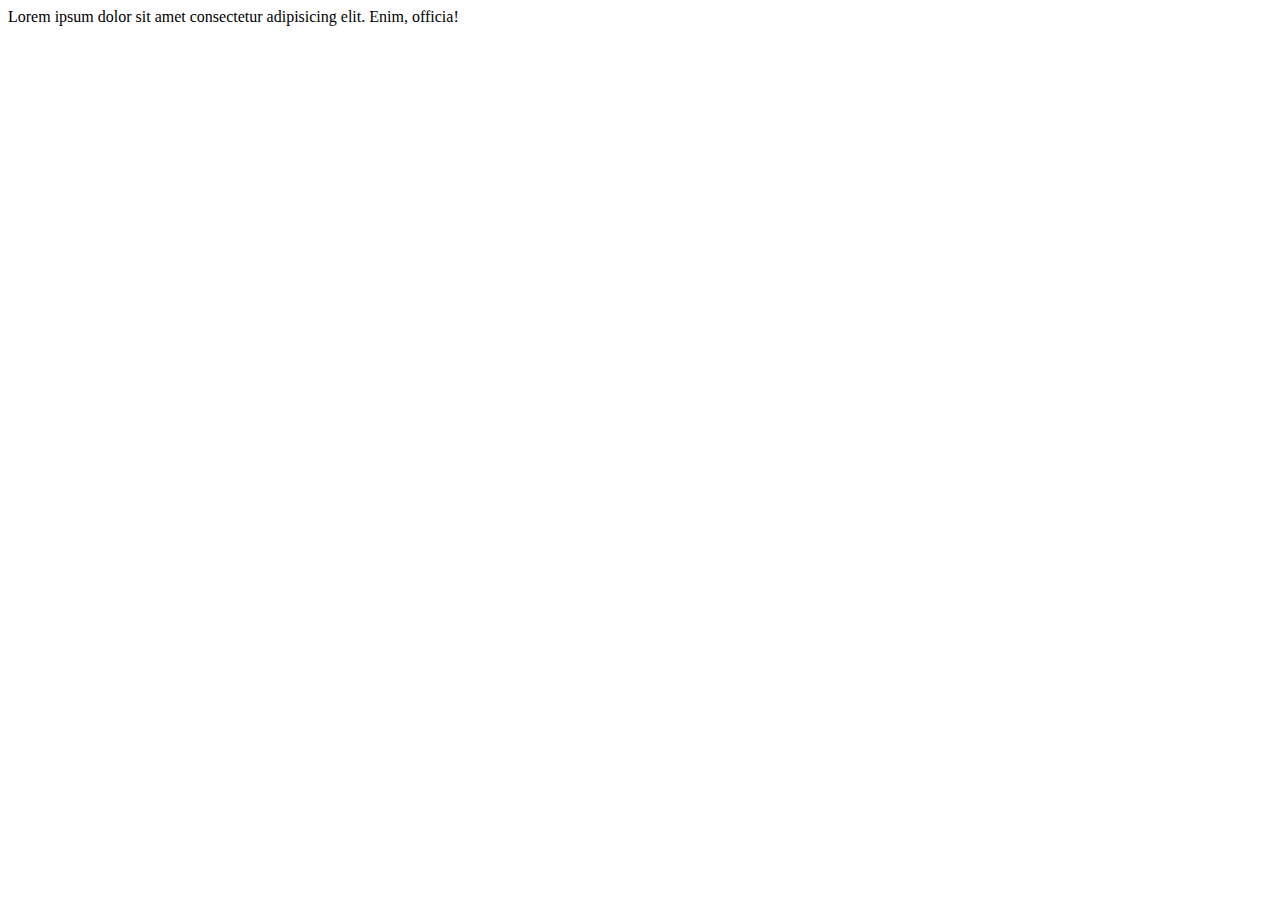
==== index.html @ 967c4082 "first commit" ====
<!DOCTYPE html>
<html lang="en">
<head>
    <meta charset="UTF-8">
    <meta http-equiv="X-UA-Compatible" content="IE=edge">
    <meta name="viewport" content="width=device-width, initial-scale=1.0">
    <title>Mini Project</title>
</head>
<body>
    Lorem ipsum dolor sit amet consectetur adipisicing elit. Enim, officia!
</body>
</html>
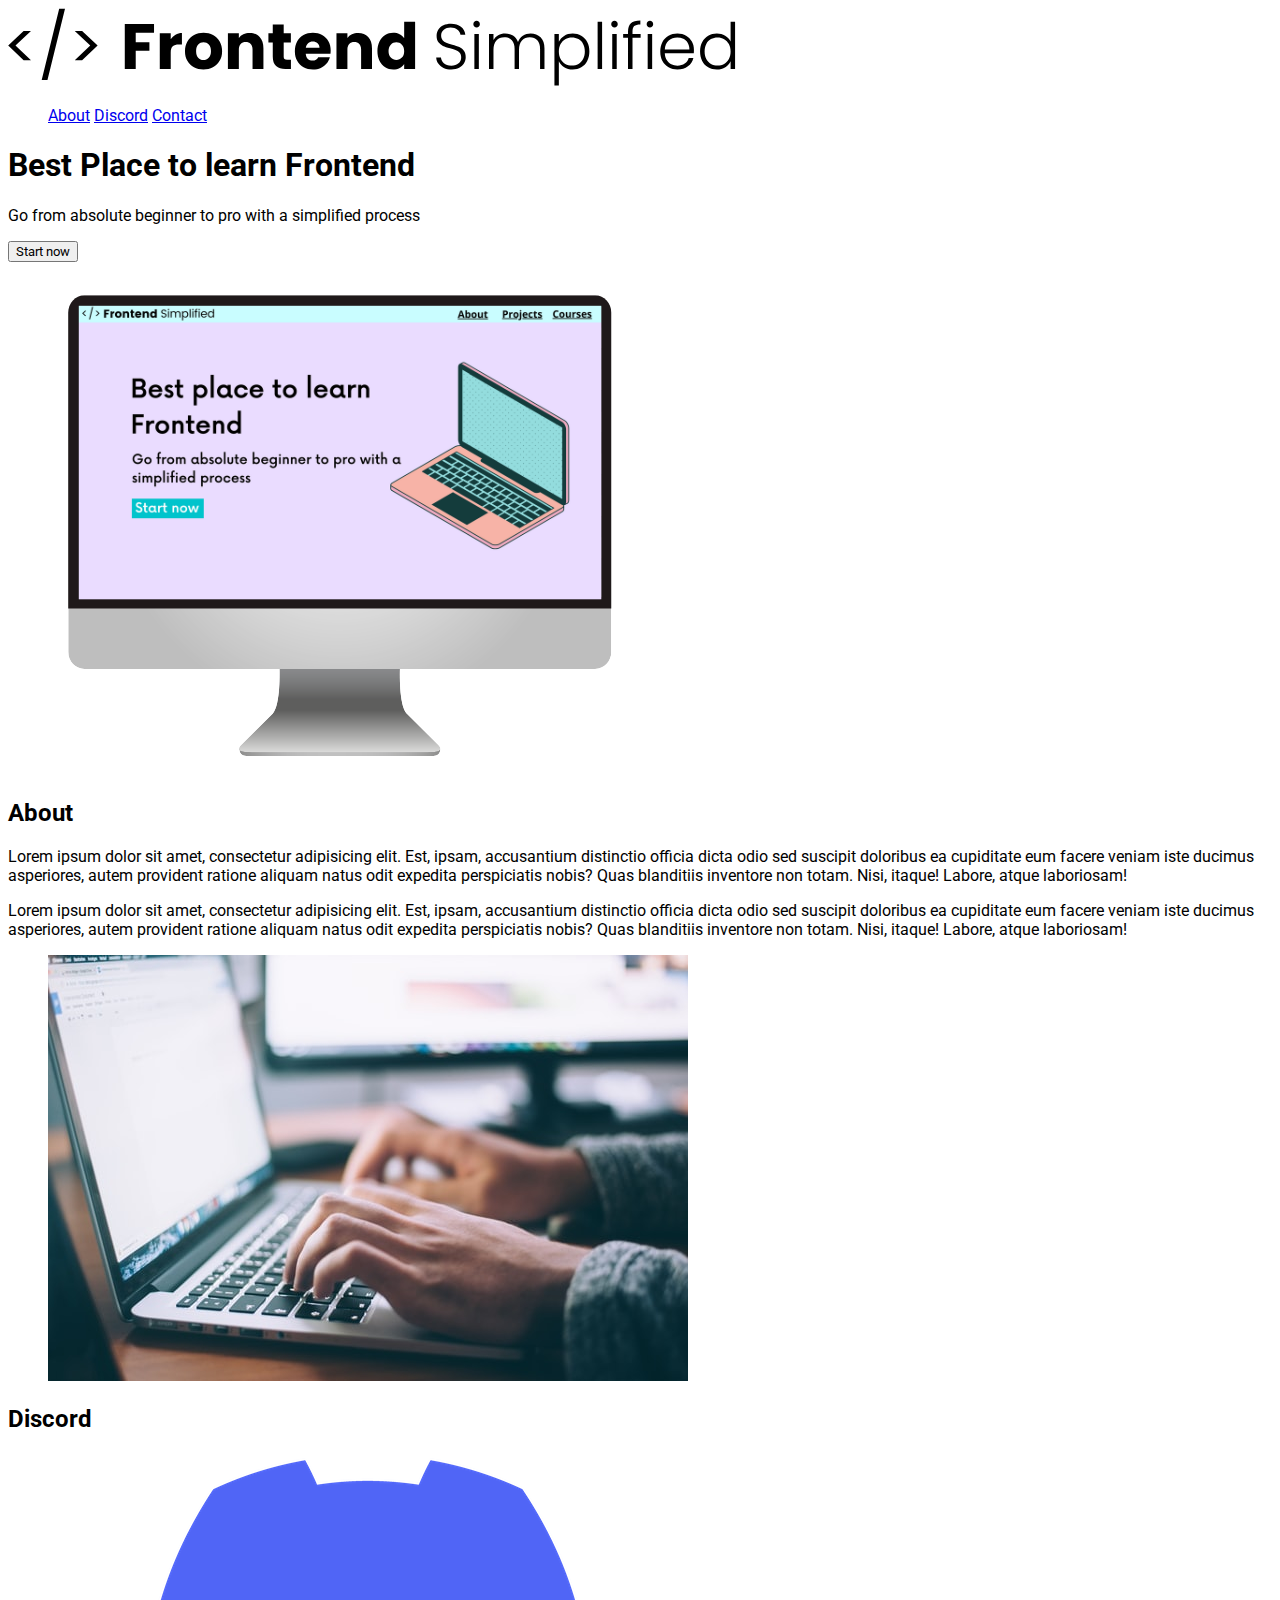
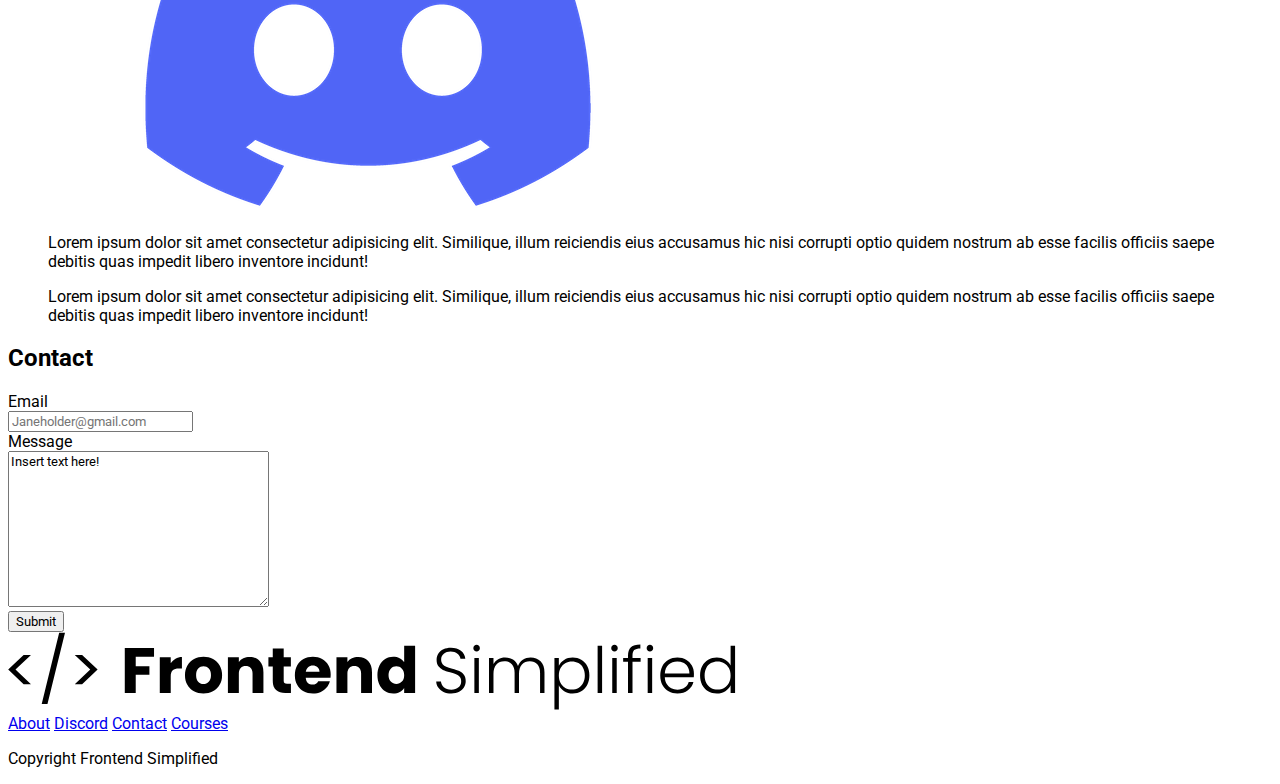
==== commit bf19f390: "Finished Html" ====
--- a/index.html
+++ b/index.html
@@ -1,12 +1,109 @@
 <!DOCTYPE html>
 <html lang="en">
-<head>
-    <meta charset="UTF-8">
-    <meta http-equiv="X-UA-Compatible" content="IE=edge">
-    <meta name="viewport" content="width=device-width, initial-scale=1.0">
+  <head>
+    <meta charset="UTF-8" />
+    <meta http-equiv="X-UA-Compatible" content="IE=edge" />
+    <meta name="viewport" content="width=device-width, initial-scale=1.0" />
     <title>Mini Project</title>
-</head>
-<body>
-    Lorem ipsum dolor sit amet consectetur adipisicing elit. Enim, officia!
-</body>
-</html>+    <link rel="stylesheet" href="./styles.css" />
+    <link rel="preconnect" href="https://fonts.googleapis.com" />
+    <link rel="preconnect" href="https://fonts.gstatic.com" crossorigin />
+    <link
+      href="https://fonts.googleapis.com/css2?family=Roboto:wght@300;400;500;700&display=swap"
+      rel="stylesheet"
+    />
+  </head>
+  <body>
+    <section>
+      <nav>
+        <img src="./HTML Practise Assets/FES.svg" alt="" />
+        <ul>
+          <a href="#about">About</a>
+          <a href="#discord">Discord</a>
+          <a href="#contact">Contact</a>
+        </ul>
+      </nav>
+      <header>
+        <div>
+          <h1>Best Place to learn Frontend</h1>
+          <p>Go from absolute beginner to pro with a simplified process</p>
+          <button>Start now</button>
+        </div>
+        <figure>
+          <img src="./HTML Practise Assets/laptop.png" alt="Home page image" />
+        </figure>
+      </header>
+    </section>
+
+    <main>
+      <section id="about">
+        <h2>About</h2>
+        <div>
+          <p>
+            Lorem ipsum dolor sit amet, consectetur adipisicing elit. Est,
+            ipsam, accusantium distinctio officia dicta odio sed suscipit
+            doloribus ea cupiditate eum facere veniam iste ducimus asperiores,
+            autem provident ratione aliquam natus odit expedita perspiciatis
+            nobis? Quas blanditiis inventore non totam. Nisi, itaque! Labore,
+            atque laboriosam!
+          </p>
+          <p>
+            Lorem ipsum dolor sit amet, consectetur adipisicing elit. Est,
+            ipsam, accusantium distinctio officia dicta odio sed suscipit
+            doloribus ea cupiditate eum facere veniam iste ducimus asperiores,
+            autem provident ratione aliquam natus odit expedita perspiciatis
+            nobis? Quas blanditiis inventore non totam. Nisi, itaque! Labore,
+            atque laboriosam!
+          </p>
+        </div>
+        <figure>
+          <img src="./HTML Practise Assets/about.jpg" alt="Laptop Typing" />
+        </figure>
+      </section>
+      <section id="discord">
+        <h2>Discord</h2>
+        <figure>
+          <img src="./HTML Practise Assets/discord.png" alt="Discord Logo" />
+          <div>
+            <p>
+              Lorem ipsum dolor sit amet consectetur adipisicing elit.
+              Similique, illum reiciendis eius accusamus hic nisi corrupti optio
+              quidem nostrum ab esse facilis officiis saepe debitis quas impedit
+              libero inventore incidunt!
+            </p>
+            <p>
+              Lorem ipsum dolor sit amet consectetur adipisicing elit.
+              Similique, illum reiciendis eius accusamus hic nisi corrupti optio
+              quidem nostrum ab esse facilis officiis saepe debitis quas impedit
+              libero inventore incidunt!
+            </p>
+          </div>
+        </figure>
+      </section>
+    </main>
+
+    <section id="contact">
+      <h2>Contact</h2>
+      <span>Email</span>
+      <form action="">
+        <input type="text" placeholder="Janeholder@gmail.com" />
+      </form>
+      <span>Message</span>
+      <form action="">
+        <textarea cols="30" rows="10" type="text">Insert text here!</textarea>
+      </form>
+      <button>Submit</button>
+    </section>
+
+    <footer>
+      <img src="./HTML Practise Assets/FES.svg" alt="" />
+      <div>
+        <a href="#about">About</a>
+        <a href="#discord">Discord</a>
+        <a href="#contact">Contact</a>
+        <a href="#courses">Courses</a>
+      </div>
+      <p>Copyright Frontend Simplified</p>
+    </footer>
+  </body>
+</html>
--- a/styles.css
+++ b/styles.css
@@ -0,0 +1,4 @@
+* {
+  box-sizing: border-box;
+  font-family: "Roboto", sans-serif;
+}
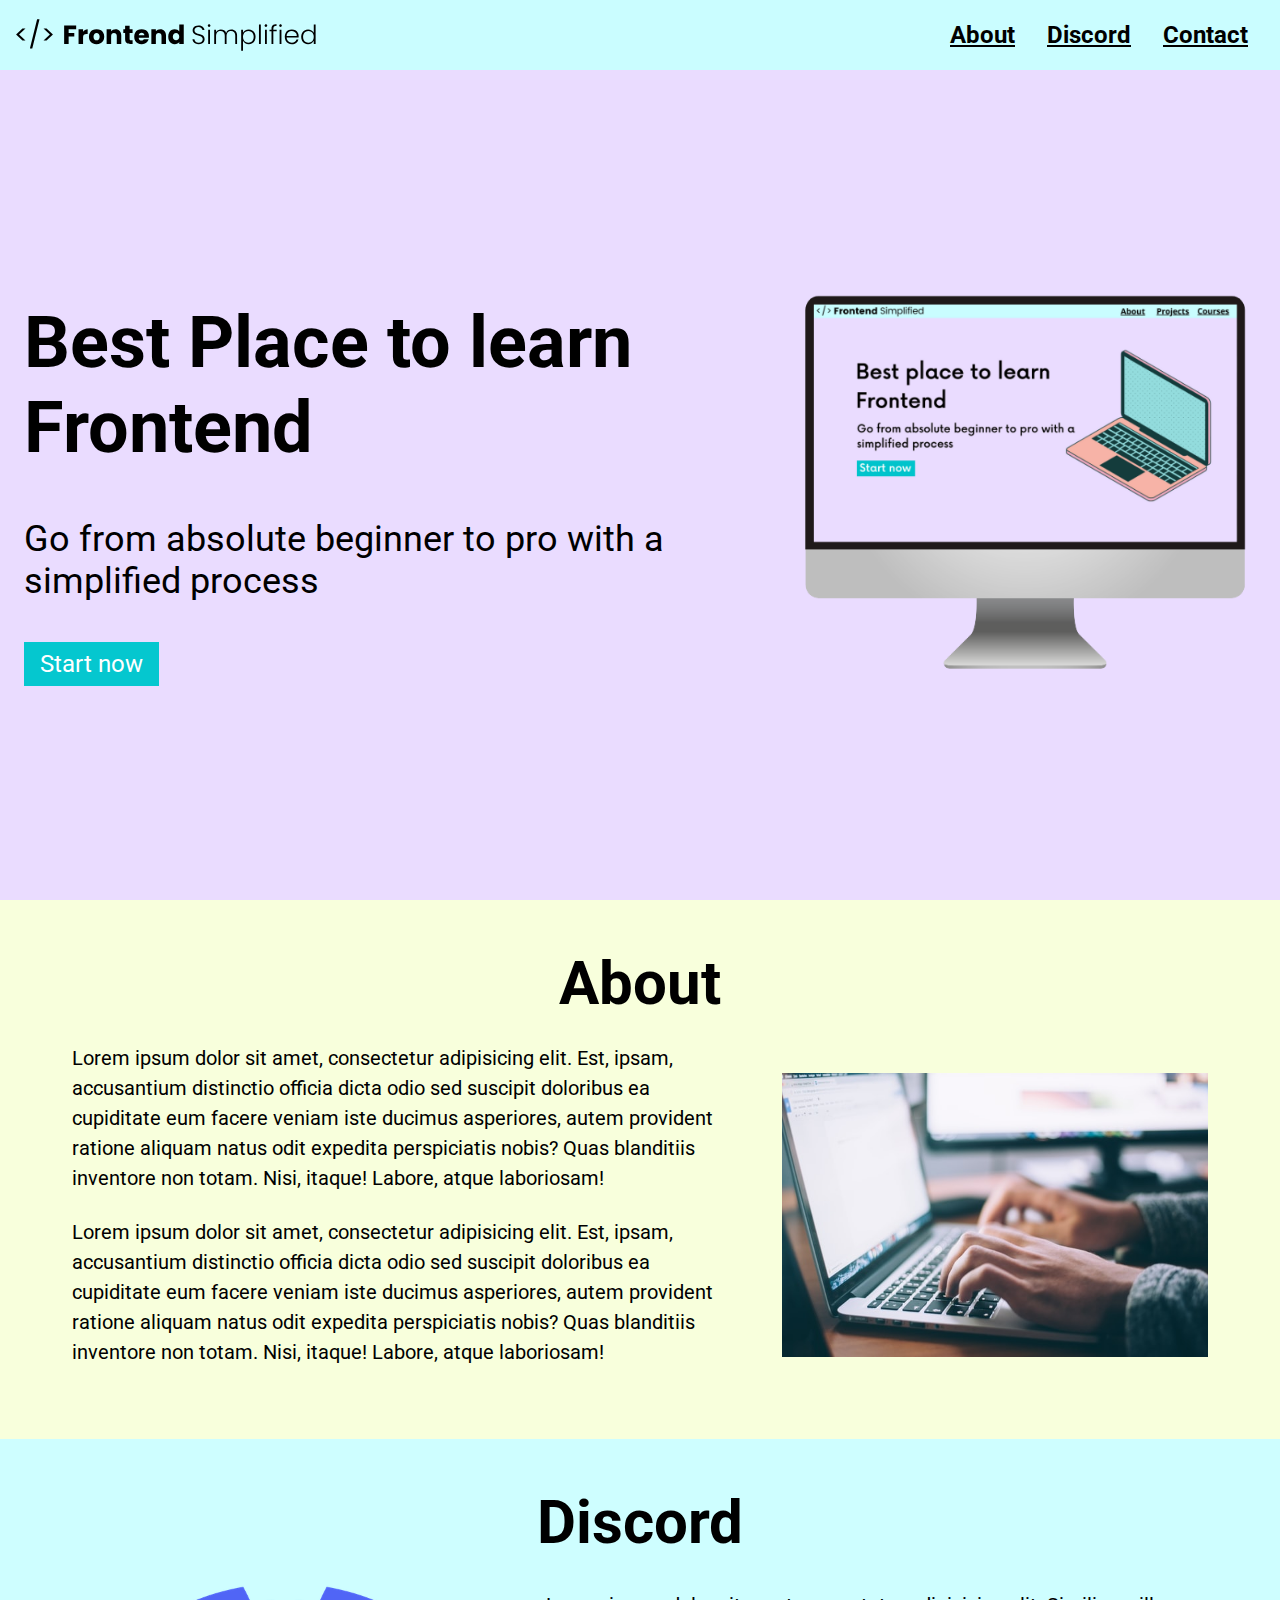
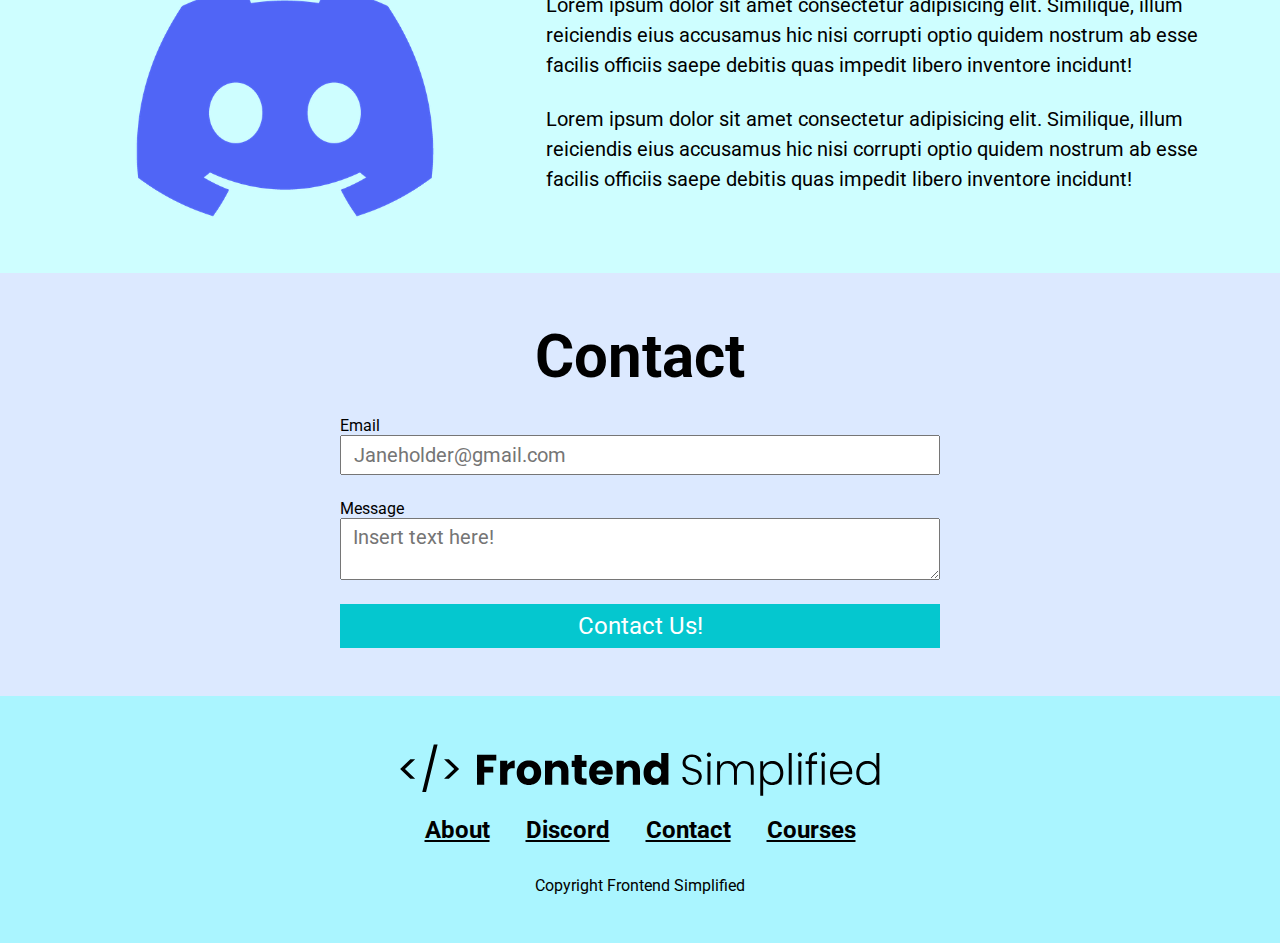
==== commit b8d74b95: "Copy" ====
--- a/index.html
+++ b/index.html
@@ -8,100 +8,118 @@
     <link rel="stylesheet" href="./styles.css" />
     <link rel="preconnect" href="https://fonts.googleapis.com" />
     <link rel="preconnect" href="https://fonts.gstatic.com" crossorigin />
-    <link
-      href="https://fonts.googleapis.com/css2?family=Roboto:wght@300;400;500;700&display=swap"
-      rel="stylesheet"
-    />
   </head>
   <body>
     <section>
       <nav>
-        <img src="./HTML Practise Assets/FES.svg" alt="" />
+        <img src="./HTML Practise Assets/FES.svg" class="logo" alt="" />
         <ul>
-          <a href="#about">About</a>
-          <a href="#discord">Discord</a>
-          <a href="#contact">Contact</a>
+          <li>
+            <a href="#about">About</a>
+          </li>
+          <li>
+            <a href="#discord">Discord</a>
+          </li>
+          <li>
+            <a href="#contact">Contact</a>
+          </li>
         </ul>
       </nav>
       <header>
-        <div>
-          <h1>Best Place to learn Frontend</h1>
-          <p>Go from absolute beginner to pro with a simplified process</p>
-          <button>Start now</button>
+        <div class="row">
+          <div>
+            <h1>Best Place to learn Frontend</h1>
+            <p class="subheader">
+              Go from absolute beginner to pro with a simplified process
+            </p>
+            <button>Start now</button>
+          </div>
+          <figure>
+            <img
+              src="./HTML Practise Assets/laptop.png"
+              alt="Home page image"
+            />
+          </figure>
         </div>
-        <figure>
-          <img src="./HTML Practise Assets/laptop.png" alt="Home page image" />
-        </figure>
       </header>
     </section>
 
     <main>
       <section id="about">
         <h2>About</h2>
-        <div>
-          <p>
-            Lorem ipsum dolor sit amet, consectetur adipisicing elit. Est,
-            ipsam, accusantium distinctio officia dicta odio sed suscipit
-            doloribus ea cupiditate eum facere veniam iste ducimus asperiores,
-            autem provident ratione aliquam natus odit expedita perspiciatis
-            nobis? Quas blanditiis inventore non totam. Nisi, itaque! Labore,
-            atque laboriosam!
-          </p>
-          <p>
-            Lorem ipsum dolor sit amet, consectetur adipisicing elit. Est,
-            ipsam, accusantium distinctio officia dicta odio sed suscipit
-            doloribus ea cupiditate eum facere veniam iste ducimus asperiores,
-            autem provident ratione aliquam natus odit expedita perspiciatis
-            nobis? Quas blanditiis inventore non totam. Nisi, itaque! Labore,
-            atque laboriosam!
-          </p>
+        <div class="row">
+          <div class="section__description">
+            <div class="section__description--wrapper">
+              <p class="section__description--para">
+                Lorem ipsum dolor sit amet, consectetur adipisicing elit. Est,
+                ipsam, accusantium distinctio officia dicta odio sed suscipit
+                doloribus ea cupiditate eum facere veniam iste ducimus
+                asperiores, autem provident ratione aliquam natus odit expedita
+                perspiciatis nobis? Quas blanditiis inventore non totam. Nisi,
+                itaque! Labore, atque laboriosam!
+              </p>
+              <p class="section__description--para">
+                Lorem ipsum dolor sit amet, consectetur adipisicing elit. Est,
+                ipsam, accusantium distinctio officia dicta odio sed suscipit
+                doloribus ea cupiditate eum facere veniam iste ducimus
+                asperiores, autem provident ratione aliquam natus odit expedita
+                perspiciatis nobis? Quas blanditiis inventore non totam. Nisi,
+                itaque! Labore, atque laboriosam!
+              </p>
+            </div>
+            <figure class="about__img--wrapper">
+              <img src="./HTML Practise Assets/about.jpg" alt="Laptop Typing" />
+            </figure>
+          </div>
         </div>
-        <figure>
-          <img src="./HTML Practise Assets/about.jpg" alt="Laptop Typing" />
-        </figure>
       </section>
+
       <section id="discord">
         <h2>Discord</h2>
-        <figure>
-          <img src="./HTML Practise Assets/discord.png" alt="Discord Logo" />
-          <div>
-            <p>
+        <div class="row">
+        <div class="section__description">
+          <figure class="about__img--wrapper">
+            <img src="./HTML Practise Assets/discord.png" alt="Discord Logo" />
+          </figure>
+          <div class="section__description--wrapper">
+            <p class="section__description--para">
               Lorem ipsum dolor sit amet consectetur adipisicing elit.
               Similique, illum reiciendis eius accusamus hic nisi corrupti optio
               quidem nostrum ab esse facilis officiis saepe debitis quas impedit
               libero inventore incidunt!
             </p>
-            <p>
+            <p class="section__description--para">
               Lorem ipsum dolor sit amet consectetur adipisicing elit.
               Similique, illum reiciendis eius accusamus hic nisi corrupti optio
               quidem nostrum ab esse facilis officiis saepe debitis quas impedit
               libero inventore incidunt!
             </p>
           </div>
-        </figure>
+        </div>
+    </div>
       </section>
     </main>
 
     <section id="contact">
       <h2>Contact</h2>
-      <span>Email</span>
       <form action="">
-        <input type="text" placeholder="Janeholder@gmail.com" />
+        <span>Email</span>
+        <input type="email" placeholder="Janeholder@gmail.com" />
+        <span>Message</span>
+        <textarea type="text" placeholder="Insert text here!"></textarea>
+        <button>Contact Us!</button>
       </form>
-      <span>Message</span>
-      <form action="">
-        <textarea cols="30" rows="10" type="text">Insert text here!</textarea>
-      </form>
-      <button>Submit</button>
     </section>
 
     <footer>
-      <img src="./HTML Practise Assets/FES.svg" alt="" />
-      <div>
-        <a href="#about">About</a>
-        <a href="#discord">Discord</a>
-        <a href="#contact">Contact</a>
-        <a href="#courses">Courses</a>
+      <div class="footer__logo">
+        <img src="./HTML Practise Assets/FES.svg" alt="" />
+      </div>
+      <div class="footer__links">
+        <a class="footer__links--anchor" href="#about">About</a>
+        <a class="footer__links--anchor" href="#discord">Discord</a>
+        <a class="footer__links--anchor" href="#contact">Contact</a>
+        <a class="footer__links--anchor" href="#courses">Courses</a>
       </div>
       <p>Copyright Frontend Simplified</p>
     </footer>
--- a/styles.css
+++ b/styles.css
@@ -1,4 +1,190 @@
+@import url("https://fonts.googleapis.com/css2?family=Roboto:wght@300;400;500;700&display=swap");
+
 * {
+  margin: 0;
+  padding: 0;
   box-sizing: border-box;
   font-family: "Roboto", sans-serif;
 }
+
+nav {
+  height: 70px;
+  display: flex;
+  justify-content: space-between;
+  align-items: center;
+  padding: 0 16px;
+  background-color: #cafdff;
+}
+
+header {
+  background-color: #eadcff;
+  height: calc(100vh - 70px);
+  padding: 24px;
+  display: flex;
+  align-items: center;
+  justify-content: center;
+}
+
+.row {
+  width: 100%;
+  max-width: 1300px;
+  margin: 0 auto;
+  display: flex;
+  justify-content: center;
+  align-items: center;
+}
+
+h1 {
+  font-size: 72px;
+  padding: 16px 0px;
+}
+
+.subheader {
+  font-size: 36px;
+  padding: 16px 0px;
+  margin: 16px 0 24px 0px;
+}
+
+button {
+  background-color: #05c7cf;
+  color: white;
+  border: none;
+  padding: 8px 16px;
+  font-size: 24px;
+  cursor: pointer;
+}
+
+a {
+  color: #000;
+  font-weight: 700;
+  font-size: 24px;
+}
+
+.logo {
+  width: 300px;
+}
+
+ul {
+  display: flex;
+}
+
+li {
+  list-style-type: none;
+  padding: 16px;
+}
+/*
+ABOUT SECTION
+
+*/
+
+#about,
+#discord,
+#contact,
+footer {
+  padding: 48px;
+}
+
+#about {
+  background-color: #f8ffdc;
+}
+
+h2 {
+  font-size: 60px;
+  text-align: center;
+  margin-bottom: 24px;
+}
+
+/*
+Good examples of Block-Element-Section (BEM) CSS below 
+*/
+
+.section__description {
+  display: flex;
+  justify-content: center;
+  align-items: center;
+}
+
+.about__img--wrapper {
+  width: 40%;
+}
+
+img {
+  width: 100%;
+}
+
+.section__description--wrapper {
+  width: 60%;
+}
+
+/*
+Example of how to target two values efficiently below 
+*/
+
+.about__img--wrapper,
+.section__description--wrapper {
+  padding: 0px 24px;
+}
+
+.section__description--para {
+  font-size: 20px;
+  line-height: 1.5;
+  margin-bottom: 24px;
+}
+
+/*
+DISCORD SECTION
+
+*/
+
+#discord {
+  background-color: #cefeff;
+}
+
+/*
+CONTACT SECTION
+
+*/
+
+#contact {
+  background-color: #dce9ff;
+}
+
+form {
+  width: 100%;
+  max-width: 600px;
+  display: flex;
+  flex-direction: column;
+  margin: 0 auto;
+}
+
+textarea,
+input{
+    margin-bottom: 24px;
+    font-size: 20px;
+    padding: 6px 12px;
+} 
+
+/*
+FOOTER
+
+*/
+
+footer{
+    background-color: #aaf5ff;
+    display: flex;
+    flex-direction: column;
+    align-items: center;
+}
+
+.footer__logo{
+    max-width: 480px;
+    margin-bottom: 16px;
+}
+
+.footer__links{
+margin-bottom: 32px;
+}
+
+.footer__links--anchor{
+    padding: 0px 16px;
+}